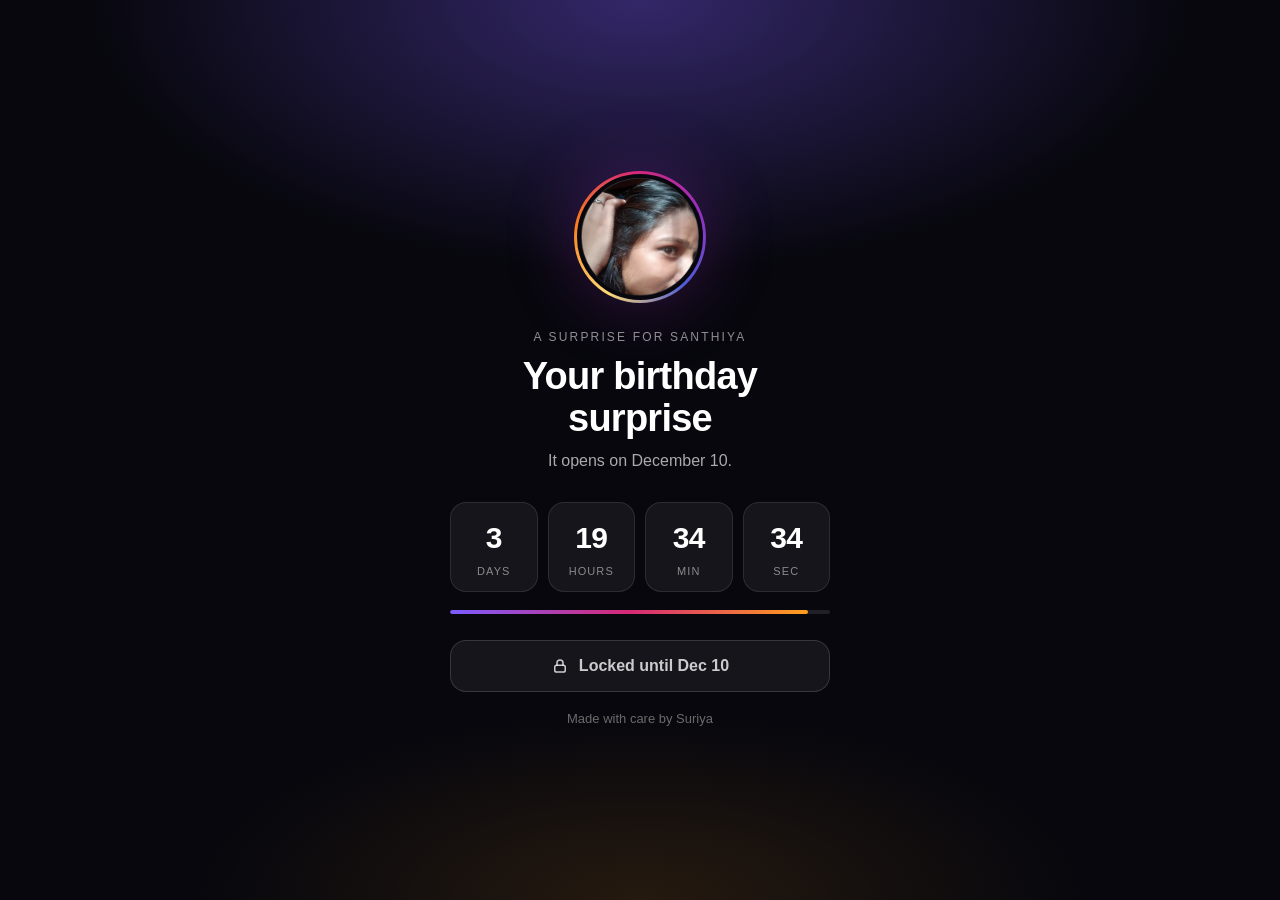
==== index.html @ 2881175f "Add files via upload" ====
<!DOCTYPE html>
<html lang="en"><head><meta charset="utf-8">
<meta name="viewport" content="width=device-width, initial-scale=1, viewport-fit=cover">
<title>Happy Birthday Santhiya</title>
<style>
:root{--bg:#fff;--ink:#000;--mut:#737373;--rcv:#efefef;--line:#dbdbdb;--grad:linear-gradient(135deg,#a23cff 0%,#5b5ff0 55%,#2f80ff 100%);--heart:#ff3040;box-sizing:border-box;padding-top:env(safe-area-inset-top,0px)}
@media (prefers-color-scheme:dark){:root:not([data-theme="light"]){--bg:#000;--ink:#fff;--mut:#a8a8a8;--rcv:#262626;--line:#363636}}
:root[data-theme="dark"]{--bg:#000;--ink:#fff;--mut:#a8a8a8;--rcv:#262626;--line:#363636}
*{box-sizing:border-box}html{scroll-padding-top:env(safe-area-inset-top,0px)}
body{margin:0;background:var(--bg);color:var(--ink);font:400 16px/1.4 -apple-system,BlinkMacSystemFont,"Segoe UI",Roboto,Helvetica,Arial,sans-serif}
.hide{display:none!important}
.gate{min-height:100vh;display:flex;flex-direction:column;justify-content:center;text-align:center;padding:24px 22px;max-width:520px;margin:0 auto}
.gate h1{font-size:26px;line-height:1.2;margin:0 0 8px}.gate p{color:var(--mut);margin:0}
.cd{display:flex;gap:8px;justify-content:center;margin:26px 0}
.cd div{background:var(--rcv);border-radius:16px;padding:12px 4px;min-width:66px}.cd b{display:block;font-size:28px}.cd span{font-size:12px;color:var(--mut)}
.bar{position:sticky;top:0;z-index:5;background:var(--bg);border-bottom:1px solid var(--line);padding:calc(10px + env(safe-area-inset-top,0px)) 14px 10px;display:flex;align-items:center;gap:12px}
.bar svg{width:24px;height:24px;stroke:var(--ink);fill:none;stroke-width:2;stroke-linecap:round;stroke-linejoin:round}
.bar .sp{flex:1}
.ring{width:38px;height:38px;border-radius:50%;padding:2px;background:linear-gradient(45deg,#feda75,#fa7e1e,#d62976,#962fbf,#4f5bd5)}
.av{width:100%;height:100%;border-radius:50%;background:var(--rcv);border:2px solid var(--bg);display:flex;align-items:center;justify-content:center;font-size:16px}
.nm{font-weight:600;line-height:1.15}.nm small{display:block;font-weight:400;font-size:12px;color:var(--mut)}
main{max-width:520px;margin:0 auto;padding:0 12px 130px}
.prof{text-align:center;padding:34px 0 10px}
.prof .ring{width:92px;height:92px;margin:0 auto 10px}.prof .av{font-size:40px}
.prof b{font-size:20px;display:block}.prof span{color:var(--mut);font-size:14px}
.sep{text-align:center;color:var(--mut);font-size:12px;margin:26px 0 2px}
.ttl{text-align:center;font-weight:600;font-size:14px;margin:0 0 10px}
.row{display:flex;align-items:flex-end;gap:7px;margin:2px 0}
.row.S{justify-content:flex-end}
.sm{width:28px;height:28px;border-radius:50%;background:var(--rcv);display:flex;align-items:center;justify-content:center;font-size:13px;flex:none;visibility:hidden}.row.last .sm{visibility:visible}
.m{position:relative;max-width:76%;padding:9px 14px;border-radius:22px;word-wrap:break-word;opacity:0;transform:translateY(10px);transition:opacity .5s,transform .5s}
.m.on{opacity:1;transform:none}
.S .m{background:var(--grad);color:#fff;border-bottom-right-radius:6px}
.N .m{background:var(--rcv);border-bottom-left-radius:6px}
.row.last .S,.S.last .m{border-bottom-right-radius:22px}
.N.last .m{border-bottom-left-radius:22px}
.m.rxw{margin-bottom:12px}
.rx{position:absolute;bottom:-12px;font-size:13px;line-height:1;background:var(--bg);border:1px solid var(--line);border-radius:12px;padding:2px 5px}
.S .rx{left:10px}.N .rx{right:10px}
.note{text-align:center;color:var(--mut);font-size:13px;margin:12px 20px 0}
.photo{margin:6px 0 6px 35px;max-width:76%}.photo img{width:100%;border-radius:22px;display:block}.photo small{color:var(--mut);font-size:12px;display:block;margin:4px 8px}
.post{margin:26px 0 0;border:1px solid var(--line);border-radius:18px;overflow:hidden}
.post h3{margin:0;padding:12px 14px;font-size:15px;border-bottom:1px solid var(--line)}
.g{display:grid;grid-template-columns:1fr 1fr}.g div{padding:14px;border-bottom:1px solid var(--line)}.g div:nth-child(odd){border-right:1px solid var(--line)}
.g b{font-size:26px;display:block;background:var(--grad);-webkit-background-clip:text;background-clip:text;color:transparent}.g small{color:var(--mut)}
.seen{text-align:right;color:var(--mut);font-size:12px;margin:4px 6px}
.comp{position:fixed;left:0;right:0;bottom:0;z-index:6;background:var(--bg);padding:10px 12px calc(10px + env(safe-area-inset-bottom,0px))}
.comp div{max-width:520px;margin:0 auto;display:flex;align-items:center;gap:10px;border:1px solid var(--line);border-radius:26px;padding:6px 8px 6px 16px;color:var(--mut)}
.comp span{flex:1}.comp button{border:0;background:none;font-size:26px;cursor:pointer;padding:4px 8px;line-height:1}
.comp button:focus-visible{outline:2px solid var(--ink);border-radius:12px}
.ph{max-width:84%;margin:8px 0 14px}.frame{position:relative;padding:4px;border-radius:26px;background:linear-gradient(45deg,#feda75,#fa7e1e,#d62976,#962fbf,#4f5bd5);box-shadow:0 8px 30px rgba(150,47,191,.35)}.frame img{display:block;width:100%;border-radius:22px;background:#fff}.ph small{display:block;color:var(--mut);font-size:12px;margin:6px 8px 0}
.big{position:absolute;left:50%;top:50%;font-size:90px;transform:translate(-50%,-50%) scale(0);opacity:0;pointer-events:none}.big.pop{animation:pop .9s ease}@keyframes pop{0%{transform:translate(-50%,-50%) scale(0);opacity:1}40%{transform:translate(-50%,-50%) scale(1.15);opacity:1}100%{transform:translate(-50%,-50%) scale(1.3);opacity:0}}
.lb{position:fixed;inset:0;z-index:20;background:rgba(0,0,0,.92);display:flex;align-items:center;justify-content:center;padding:14px}.lb img{max-width:100%;max-height:100%;border-radius:12px}
canvas{position:fixed;inset:0;width:100%;height:100%;pointer-events:none;z-index:9}
@media (prefers-reduced-motion:reduce){.m{transition:none;opacity:1;transform:none}canvas{display:none}}

.pf{background-image:var(--av);background-size:cover;background-position:center;font-size:0}
.gate{position:relative;min-height:100vh;min-height:100dvh;overflow:hidden;display:flex;align-items:center;justify-content:center;max-width:none;margin:0;padding:calc(28px + env(safe-area-inset-top,0px)) 22px calc(28px + env(safe-area-inset-bottom,0px));color:#fff;background:#07070d}
.glow{position:absolute;inset:0;background:radial-gradient(60% 42% at 50% 0%,rgba(124,92,255,.38),transparent 72%),radial-gradient(50% 30% at 50% 100%,rgba(255,159,28,.12),transparent 70%)}
.gin{position:relative;z-index:1;width:100%;max-width:380px;text-align:center}
.ring.lg{width:132px;height:132px;padding:3px;margin:0 auto 26px;background:conic-gradient(from 210deg,#feda75,#fa7e1e,#d62976,#962fbf,#4f5bd5,#feda75);box-shadow:0 0 70px rgba(150,47,191,.32)}
.ring.lg .av{border:4px solid #07070d}
.eyebrow{font-size:12px;letter-spacing:.18em;text-transform:uppercase;color:rgba(255,255,255,.55);margin-bottom:10px}
.gate h1{font-size:clamp(30px,9vw,38px);line-height:1.1;font-weight:700;letter-spacing:-.02em;margin:0 0 10px;color:#fff}
.gate .lead{color:rgba(255,255,255,.66);margin:0 0 30px;font-size:16px;min-height:22px}
.gate .cd{display:grid;grid-template-columns:repeat(4,1fr);gap:10px;margin:0 0 18px}
.gate .cd div{background:rgba(255,255,255,.06);border:1px solid rgba(255,255,255,.1);border-radius:16px;padding:14px 4px 10px;min-width:0}
.gate .cd b{display:block;font-size:30px;font-weight:600;letter-spacing:-.02em;font-variant-numeric:tabular-nums;color:#fff}
.gate .cd span{font-size:11px;letter-spacing:.1em;text-transform:uppercase;color:rgba(255,255,255,.5)}
.prog{height:4px;border-radius:4px;background:rgba(255,255,255,.1);overflow:hidden;margin:0 0 26px}
.prog i{display:block;height:100%;width:0;border-radius:4px;background:linear-gradient(90deg,#7c5cff,#d62976,#ff9f1c);transition:width 1s}
.lockb{width:100%;display:flex;align-items:center;justify-content:center;gap:10px;padding:16px;border-radius:16px;border:1px solid rgba(255,255,255,.14);background:rgba(255,255,255,.06);color:rgba(255,255,255,.78);font:600 16px -apple-system,BlinkMacSystemFont,"Segoe UI",Roboto,sans-serif;cursor:pointer}
.lockb svg{width:18px;height:18px;stroke:currentColor;fill:none;stroke-width:2;stroke-linecap:round;stroke-linejoin:round}
.lockb:focus-visible{outline:2px solid #fff;outline-offset:3px}
.lockb.shake{animation:shk .45s}@keyframes shk{20%{transform:translateX(-6px)}40%{transform:translateX(5px)}60%{transform:translateX(-3px)}80%{transform:translateX(2px)}}
.gate.ready .lockb{background:#fff;color:#0b0b14;border-color:#fff;box-shadow:0 10px 40px rgba(255,255,255,.18)}
.gate .foot{margin:18px 0 0;font-size:13px;color:rgba(255,255,255,.4)}
@media (prefers-reduced-motion:reduce){.lockb.shake{animation:none}.prog i{transition:none}}

.ch2{margin:30px 0 0;padding:24px 20px;border:1px solid var(--line);border-radius:22px;text-align:center;background:linear-gradient(180deg,rgba(124,92,255,.12),transparent)}
.ch2 .ct{font-size:12px;letter-spacing:.16em;text-transform:uppercase;color:var(--mut)}
.ch2 h3{margin:6px 0 6px;font-size:22px}.ch2 p{margin:0 0 16px;color:var(--mut)}
.ch2 button{display:block;width:100%;margin:8px 0 0;padding:14px;border-radius:14px;font:600 16px -apple-system,BlinkMacSystemFont,"Segoe UI",Roboto,sans-serif;cursor:pointer}
.ch2 .pb{border:0;color:#fff;background:linear-gradient(135deg,#a23cff,#4f6bff)}
.ch2 .sb{border:1px solid var(--line);background:none;color:var(--ink)}
.ch2 .tb{border:0;background:none;color:var(--mut);font-weight:500}
.ch2 button:focus-visible{outline:2px solid var(--ink);outline-offset:2px}
.endhint{margin:34px 6px 0;text-align:right;color:var(--mut);font-size:12px}
.typing{display:inline-flex;gap:5px;padding:13px 16px;border-radius:22px;background:var(--grad);margin-bottom:4px}.typing i{width:7px;height:7px;border-radius:50%;background:#fff;opacity:.4;animation:dt 1.2s infinite}.typing i:nth-child(2){animation-delay:.2s}.typing i:nth-child(3){animation-delay:.4s}@keyframes dt{40%{opacity:1;transform:translateY(-3px)}}
@media (prefers-reduced-motion:reduce){.typing i{animation:none;opacity:.8}}
</style></head><body>
<canvas id="c"></canvas>
<div class="gate" id="gate">
<div class="glow" aria-hidden="true"></div>
<div class="gin">
<div class="ring lg"><div class="av pf" role="img" aria-label="Santhiya"></div></div>
<div class="eyebrow">A surprise for Santhiya</div>
<h1 id="gh">Your birthday surprise</h1>
<p class="lead" id="hint">It opens on December 10.</p>
<div class="cd"><div><b id="d">0</b><span>Days</span></div><div><b id="h">0</b><span>Hours</span></div><div><b id="mi">0</b><span>Min</span></div><div><b id="s">0</b><span>Sec</span></div></div>
<div class="prog" id="progw"><i id="pr"></i></div>
<button class="lockb" id="openb"><svg viewBox="0 0 24 24" aria-hidden="true"><rect x="5" y="11" width="14" height="9" rx="2.5"/><path d="M8 11V8a4 4 0 018 0v3"/></svg><span id="olab">Locked until Dec 10</span></button>
<p class="foot" id="sub">Made with care by Suriya</p>
</div>
</div>

<div id="site" class="hide">
<div class="bar">
<svg viewBox="0 0 24 24" aria-hidden="true"><path d="M15 5l-7 7 7 7"/></svg>
<div class="ring" style="width:36px;height:36px"><div class="av pf"></div></div>
<div class="nm">Santhiya ✨<small>Active now</small></div>
<div class="sp"></div>
<svg viewBox="0 0 24 24" aria-hidden="true"><path d="M5 4h4l2 5-2.5 1.5a11 11 0 005 5L15 13l5 2v4a2 2 0 01-2 2A15 15 0 013 6a2 2 0 012-2z"/></svg>
<svg viewBox="0 0 24 24" aria-hidden="true"><rect x="3" y="6" width="13" height="12" rx="3"/><path d="M16 10l5-3v10l-5-3"/></svg>
</div>
<main>
<div class="prof"><div class="ring"><div class="av pf"></div></div><b>Santhiya</b><span>santhiya.3010 · Instagram</span></div>
<div id="story"></div>
<div class="post"><h3>Us, in numbers</h3><div class="g">
<div><b>37,239</b><small>messages</small></div><div><b>82</b><small>days in a row</small></div>
<div><b>289</b><small>times I asked "saptiya?"</small></div><div><b>3,036</b><small>"sari"s from you</small></div>
<div><b>~600</b><small>times we said "eruma"</small></div><div><b>95%</b><small>replies in a minute</small></div>
</div></div>
<div class="endhint" id="endhint"><span class="typing"><i></i><i></i><i></i></span><div>Suriya is typing…</div></div>
<div id="letter"></div>
<div class="seen hide" id="seen">Seen ✨</div>
<div class="ch2 hide" id="ch2"></div>
</main>
<div class="comp"><div><span>Message Santhiya...</span><button id="send" aria-label="Send a surprise">🎉</button></div></div>
</div>

<script>
(function(){
var DATA=[["Nov 1, 2025", "Where it started", [["S", "Drawings super ah iruku"], ["N", "Thanks..."]]], ["Dec 10, 2025", "Your birthday, last year", [["S", "Many more happy returns of the day"], ["N", "Thank you ✨"]]], ["Feb 28, 2026", "How it really started", [["N", "Nee yar kita um epoum pesa matiya"], ["S", "Haan athu pesi palakam ila"], ["N", "Nee pesuna tha Yara irunthalum pesuvanga"], ["S", "Yarum pesaliya atha nanum pesala"], ["N", "Epoum silent ah iruka"], ["S", "Konjom koocham...😅"]], 0, "She told me I never talk to anyone and I am always silent. Then came 37,239 messages."], ["Mar 2, 2026", "My birthday, and you remembered", [["N", "Happiest b'day❤️💫", "❤️"], ["S", "Thank you so much ✨🥰", "❤️"], ["N", "Choclate vangitu vara maraka sariya 😅🤣"], ["N", "Enna nethu fulla ore birthday celebration tha pola 😅"], ["N", "Jolly ah irunthucha"], ["S", "Haan jolly thaan🤭☺️😂"]]], ["Mar 5, 2026", "A heavy day: the marks", [["N", "Kastama iruku"], ["N", "Mark ah nenacha oru mathari iruku"], ["S", "Athela nenachi feel panitu irkatha mark vachi onum pana mudiyathu knowledge tha mukiyam"], ["S", "Inum polambunamnalum evlo venalum polambu☺️✨🤭"], ["S", "Namma yarnu namaku ternja pothum yarkum prove panavendiya avasiyamila"], ["N", "Sari vidu ini feel pana la😅", "❤️"]]], ["Mar 6, 2026", "Women's Day", [["S", "Advance happy women's day 🌝✨😂"], ["N", "Engaluku women's day celebration Iruku"]]], ["Mar 10, 2026", "The artist who says she is not", [["N", "Na summa tha draw panuva"], ["S", "Every artist started with the unfair drawings ✨😁"], ["N", "Avlova perfect ah la draw pana matan😅"]]], ["Mar 13, 2026", "The girl who only wishes on birthdays", [["N", "Birthday ku wish pana.. Diwali ku wish pana avlotha 😅"]], 0, "She said she only wishes people on birthdays and Diwali. Then she sent me 16,900 messages."], ["Mar 21, 2026", "The promise", [["S", "I will listen to your problems...😁😅 Whatever you polambifys😂 i will be there for you and care you ... Also make you to feel the comfort and safe"], ["N", "Ipoum comfort ah safe ah tha feel pandra 😅"], ["N", "Epoum ella situation la um na unkuda irupan 😅"]]], ["Mar 21, 2026", "We promised not to forget", [["N", "Nejama maraka matan", "❤️"], ["N", "Maraka matan 😅"], ["S", "Na marka mata", "❤️"], ["N", "Nee marakama irutha sari tha😅"], ["S", "Mhmm🤗🥰"]]], ["Mar 2026", "You comforted me too", [["N", "Nee edthum worry panikatha"], ["N", "Sari agidum vidu"], ["N", "Adtha la edthum agathu.. Nee edthum feel panitu irukatha"], ["N", "Nee edthum feel panatha. Sari vidu pathukalam"], ["N", "Oru nalla friend ah irupan 😅"], ["S", "Mhmm pathukren"]]], ["Mar 28, 2026", "Our longest day", [], 0, "753 messages in one day. One conversation that never stopped: 720 messages over 6 hours and 41 minutes."], ["Apr 5, 2026", "When college ends", [["S", "Mhmm athukapram maranthuduva la...🙃"], ["S", "Clg mudinja romba miss panuven eruma unaiya🤧😐"], ["N", "Nejamava 😅"], ["S", "Ila chumma poi sonan 😒"]]], ["Apr 6, 2026", "Her perfect man", [["S", "In your point of view describe the perfect man 👀😂"], ["N", "Entha bad habit um Iruka kudathu.. Aprm nalla care pani pathukanum ponungala.. 🤣🤣", "❤️"]]], ["Apr 13 to 21, 2026", "My precious gift from you", [["S", "Enaku eyes na pidikum👀😂 apro antha reels la pathathum un nyabagam vanchi ne alaga draw panuvanu 😜😁"], ["N", "Enaku avlo perfect ah varathu 😂.. Try pandran"], ["N", "__ART__", "❤️"], ["S", "But thanks azhaga irku...💫"], ["S", "Nijama azhaga irunchi eruma drawing 💫☺️🥰"]], 0], ["Apr 14, 2026", "Just so you know", [["S", "Im here always for you 🤍💫😁"]]], ["Apr 17, 2026", "A heavy day: when it did not go well", [["N", "Fail anathutha oru mathari iruku"], ["S", "Hey yena ithuku la feel paniktu 🙄 loosu"], ["S", "Ivnga podra mark la nenachi worry panikatha"]]], ["Apr 20, 2026", "A heavy morning for you", [["N", "Oru mathri feel aachu"], ["N", "Taniya Iruka mathri iruthuchi"], ["S", "Yan ena kastam unaku"], ["N", "Enaku oru mathari kastam iruthuchi. Enna nu theriyala"], ["S", "Apdila nenaikatha"], ["S", "Naa irkan la...", "❤️"]]], ["Apr 23, 2026", "The message that changed everything", [["S", "Athaan sonan miss panirpan... Unaiya"], ["N", "Han 😅"], ["S", "Msg panama vitruntha pesamale irnthirpom la..."], ["S", "Atha thonuchi kekama irnthirnthaka ena agirkumo nu😅"], ["N", "Pesi iruka matan"], ["N", "Nanum tha 😅", "❤️"]]], ["Apr 23, 2026", "The signal war", [["N", "Signal illa"], ["S", "Naa tha already solita la tower ku keela poi ukanjikuh nu🌝😜😂"]]], ["Apr 26, 2026", "If I had gone somewhere else", [["S", "Hmm cs pona urupada mudiyathu nenachi inga vanthan🌚🤣"], ["N", "Adthuku nee cs ah eduthu irukalam"], ["S", "But anga poirunthaaka unaiya miss panirpan la...😅😂"], ["N", "Yen ipdi soldra 🤣"]]], ["Apr 29, 2026", "Good morning", [["S", "Hello miss erumai 😸🤭"]]], ["May 28, 2026", "Guess my favourites", [["N", "Unoda best friend nu patah vel murugan tha 😅"], ["S", "Crt uh tha Thayir saatham 🤣"], ["N", "Unoda favourite food na sambar rice tha 🤣"], ["S", "Peh"], ["N", "Sariya theriyala 😂"]]], ["Jun 11, 2026", "A promise nobody asked for", [["S", "Haan don't worry i will never stop irritating 🌝🤭😅"]]], ["Jul 1, 2026", "When you were scared", [["N", "Bayama iruku"], ["S", "I will pray don't worry"]]], ["Jul 5, 2026", "Beauty", [["N", "Avlo periya Azhagu la illa nanu 😂"], ["S", "Know something...Beauty not comes from face its through from heart 🤍😌🤞", "❤️"]]], ["Jul 19, 2026", "A treat you owe me", [["S", "Chuma tha Ketan"], ["S", "Ne sonathe pothum"], ["N", "Kandipa"], ["N", "Na work poitu vangi tharen", "❤️"]]], ["Jul 19, 2026", "The question I asked", [["S", "Engada irntha ivlo varsham😅🤭🤣", "❤️"]]], ["Aug 2 and 6, 2026", "Friendship Day", [["S", "Hai"], ["N", "Na oorula iruken aprm msg pana va"], ["S", "Annaiku friendship day wish panalamnu kooptan teryuma but neenu velila irkan apram pesran solita"]]], ["Sep 26, 2026", "The ice cream day", [["S", "Nijama neenu anaiku ice cream ooti vitila apo avlo happy ah irunchi teryuma...", "❤️"], ["S", "I don't know how to express but i felt very much happy that memory won't fade out from my entire life..."]]], ["Sep 27, 2026", "I understand you", [["S", "I have learnt your language so don't worry"], ["S", "Elam puriyuthu onum edit pana vendam"]]], ["Oct 3, 2026", "A heavy morning", [["N", "Enna nu theriyala oru mathari iruku"], ["N", "E aku vela kedaikum nu oru confident ah varala"], ["S", "Ela kedaikum ne loosu mari ethachum yoschitu irkatha"], ["S", "Ethum feel panatha ena kastam naalum solu im always here with you 🤍"]]], ["Oct 3, 2026", "The evening you chose me to talk to", [["N", "Vera yar kita pesurathu nu theriyala"], ["N", "Unkita matum tha konjam free ah pesuren", "❤️"], ["S", "Haan ena irnthaalum solu"], ["S", "Im always here for you 🥰"]]], ["Oct 3, 2026", "Why we talk so freely", [["S", "So ne ipde ethachum loosu mari feel paniktu irkama ipo irka time la jolly ah iru"], ["N", "Na unkita matum tha free ah pesuren yen nu enake theriyala", "❤️"]]], ["Oct 3, 2026, 10:54 PM", "The night you said it", [["N", "Idthu enaku unaku send pananum nu thonuchi..\nYen na nee enoda ellam time la un irka\nNee tha enoda unmaiyana friend\nNa clg la unkita pesunathu illa ana nee tha ipo enku avlo support ah Iruka ..\nNejama na unna epoum karka maten\nYour my closest friend ❤️", "🥰"], ["N", "Enaku kedacha friend na adthu nee matum tha clg life la", "❤️"], ["S", "Nanum nijama tha solran"], ["N", "Hey eruma na Suma la solla la. Promise ah soldra"], ["N", "Unmayana friend ah Iruka"], ["S", "Ne solita enak ipdi la para para va sola teryathu... So same to you...🤍🌝😅"], ["S", "Means a lot for me🥰🤧"], ["N", "En life la ipdi oru friend ah enaku yarum illa ipo nee tha iruka"], ["N", "School days la kuda na avlova boys kita la pesunathu illa\nEnaku yarum boys la friend illa ipo clg la kuda yaru kita um pesala vel murugan kita matum tha pesuven"]]], ["Oct 3, 2026", "Same night, one more thing", [["S", "Unakandi birthday ku oru website panan😅"], ["S", "Athu un birthday anaiku tha open aagum"], ["N", "Edtho enaku panala adthuve enaku happy ah iruku 😅"]]]];
var LETTER=["Santhiya,", "A year ago I wrote \"Drawings super ah iruku\" under your story, and you replied \"Thanks...\" with those three dots. I had no idea that was the start of 37,239 messages.", "You told me you are not an artist, and then you drew me this: the eyes, the leaves, the mandalas and the butterfly in the middle. It is the most precious gift I have, and I will keep it forever.", "You said I am the friend you found in college, and that you mean it, promise. I am not good at saying things in a flow, so I will say it the only way I can: same to you. It means a lot to me.", "On the days that felt heavy, you told me you could talk freely only with me. I hope I made those days a little lighter. Whatever you carry, tell me. I am staying.", "And when it was my turn to feel heavy, you said \"Nee edthum feel panatha, sari agidum.\" You said it so simply, and it helped more than you know. You were my comfort too.", "Thank you for every \"sari sari\", every laugh at my terrible reels, and for being the person I want to tell things to first. I am always here for you. That is not going to change.", "Many more happy returns of the day. Good night, sweet dreams. 🌙✨", "Suriya"];
var ADV='adventure/'; /* CHANGE THIS: folder or full link of the adventure website */
var ART='[data-uri]';
var T=new Date('2026-12-10T00:00:00+05:30');
var G=document.getElementById('gate'),S=document.getElementById('site');
var d=document.getElementById('d'),h=document.getElementById('h'),mi=document.getElementById('mi'),sec=document.getElementById('s');
var shown=false;var pr=document.getElementById('pr'),START=new Date('2026-10-06T00:00:00+05:30');document.documentElement.style.setProperty('--av','url("'+'[data-uri]'+'")');
function tick(){
 if(/open/.test(location.search+location.hash)){show();return}
 var s=Math.floor((T-Date.now())/1000);
 if(s<=0){ready();return}
 d.textContent=Math.floor(s/86400);h.textContent=Math.floor(s%86400/3600);mi.textContent=Math.floor(s%3600/60);sec.textContent=s%60;
 pr.style.width=Math.min(100,Math.max(0,(Date.now()-START)/(T-START)*100))+'%';
 setTimeout(tick,1000);
}
function ready(){
 G.classList.add('ready');
 document.getElementById('gh').textContent='Happy Birthday, Santhiya';
 document.getElementById('hint').textContent='Your surprise is ready.';
 document.querySelector('.cd').classList.add('hide');document.getElementById('progw').classList.add('hide');
 document.getElementById('olab').textContent='Open your surprise';
 document.getElementById('sub').textContent='Made with care by Suriya';
}
function advUrl(){try{return new URL(ADV,location.href).href}catch(e){return ADV}}
function isPhone(){return /Android|iPhone|iPod|Mobi/i.test(navigator.userAgent)||(matchMedia('(pointer:coarse)').matches&&innerWidth<900)}
function showCh2(){
 var c=document.getElementById('ch2'),u=advUrl(),o;
 if(isPhone()){
  o='<div class="ct">Chapter 2</div><h3>Your adventure is ready</h3><p>It is made for a laptop or desktop, so open it there for the best experience.</p><button class="pb" id="wa">Send the link to my laptop</button><button class="sb" id="cp">Copy link</button><button class="tb" id="any">Open it here anyway</button>';
 }else{
  o='<div class="ct">Chapter 2</div><h3>Your adventure begins now</h3><p>You are on the right screen for it. Ready?</p><button class="pb" id="go2">Start your adventure</button>';
 }
 c.innerHTML=o;c.classList.remove('hide');
 var q=function(i){return document.getElementById(i)};
 if(q('go2'))q('go2').onclick=function(){location.href=u};
 if(q('any'))q('any').onclick=function(){location.href=u};
 if(q('wa'))q('wa').onclick=function(){
  var msg='My birthday adventure, to open on my laptop: '+u;
  if(navigator.share){navigator.share({title:'My birthday adventure',text:msg}).catch(function(){})}
  else location.href='https://wa.me/?text='+encodeURIComponent(msg);
 };
 if(q('cp'))q('cp').onclick=function(){
  var b=this;function ok(){b.textContent='Copied'}
  if(navigator.clipboard&&navigator.clipboard.writeText){navigator.clipboard.writeText(u).then(ok,function(){prompt('Copy this link',u)})}else prompt('Copy this link',u);
 };
 c.scrollIntoView({behavior:'smooth',block:'center'});
}
function show(){if(shown)return;shown=true;G.classList.add('hide');S.classList.remove('hide');build();hearts()}
function esc(t){return t.replace(/&/g,'&amp;').replace(/</g,'&lt;')}
function row(w,t,r,last){
 if(t==='__ART__'){return ART?'<div class="row N last"><div class="sm pf"></div><div class="ph"><div class="frame"><img src="'+ART+'" alt="Drawing by Santhiya"><span class="big">🌟</span></div><small>Santhiya sent a photo. Double-tap to like it.</small></div></div>':''}
 return '<div class="row '+w+(last?' last':'')+'">'+(w==='N'?'<div class="sm pf"></div>':'')+'<div class="'+w+(last?' last':'')+'" style="display:contents"><div class="m'+(r?' rxw':'')+'">'+esc(t).replace(/\n/g,'<br>')+(r?'<span class="rx">'+r+'</span>':'')+'</div></div></div>';
}
function build(){
 var o='';
 DATA.forEach(function(sc){
  o+='<div class="sep">'+sc[0]+'</div><div class="ttl">'+sc[1]+'</div>';
  var ms=sc[2];
  ms.forEach(function(m,i){o+=row(m[0],m[1],m[2],!ms[i+1]||ms[i+1][0]!==m[0])});
  
  if(sc[4])o+='<div class="note">'+esc(sc[4])+'</div>';
 });
 document.getElementById('story').innerHTML=o;
 var io=new IntersectionObserver(function(es){es.forEach(function(e){if(e.isIntersecting){e.target.classList.add('on');io.unobserve(e.target)}})},{threshold:.5});
 document.querySelectorAll('#story .m').forEach(function(el){io.observe(el)});
}
var opened=false,started=false;
function openLetter(){
 if(opened)return;opened=true;
 document.getElementById('endhint').classList.add('hide');
 var L=document.getElementById('letter'),o='<div class="sep">Now</div>';
 LETTER.forEach(function(p){o+='<div class="row S last"><div class="m">'+esc(p)+'</div></div>'});
 L.innerHTML=o;
 var els=L.querySelectorAll('.m');
 els.forEach(function(el,i){setTimeout(function(){el.classList.add('on');if(i===els.length-1){document.getElementById('seen').classList.remove('hide');setTimeout(showCh2,900);el.scrollIntoView({behavior:'smooth',block:'center'})}else{el.scrollIntoView({behavior:'smooth',block:'nearest'})}},700*(i+1))});
}
document.getElementById('send').addEventListener('click',function(){hearts();openLetter()});
new IntersectionObserver(function(es,ob){es.forEach(function(e){if(e.isIntersecting&&!started){started=true;ob.disconnect();setTimeout(function(){hearts();openLetter()},2200)}})},{threshold:.9}).observe(document.getElementById('endhint'));

var cv=document.getElementById('c'),x=cv.getContext('2d'),P=[],run=false;
function fit(){cv.width=innerWidth;cv.height=innerHeight}fit();addEventListener('resize',fit);
function hearts(){
 var EM=['🎉','✨','🎈','🌟','🦋','🎂','🎊','✨'];
 for(var i=0;i<36;i++)P.push({e:EM[i%EM.length],x:innerWidth*(.1+Math.random()*.8),y:innerHeight+20,vy:-(2+Math.random()*3.5),vx:(Math.random()-.5)*1.2,s:18+Math.random()*26,l:260+Math.random()*80,t:Math.random()*6});
 if(!run){run=true;frame()}
}
function frame(){
 x.clearRect(0,0,cv.width,cv.height);P=P.filter(function(p){return p.l>0});
 P.forEach(function(p){p.x+=p.vx+Math.sin(p.t+=.04)*.5;p.y+=p.vy;p.l--;x.globalAlpha=Math.min(1,p.l/60);x.font=p.s+'px serif';x.fillText(p.e,p.x,p.y)});
 if(P.length)requestAnimationFrame(frame);else run=false;
}
var lt=0,lbt=null;
document.addEventListener('click',function(e){
 var f=e.target.closest&&e.target.closest('.frame');
 if(!f)return;
 var now=Date.now();
 if(now-lt<320){clearTimeout(lbt);var b=f.querySelector('.big');b.classList.remove('pop');void b.offsetWidth;b.classList.add('pop');hearts();lt=0;return}
 lt=now;
 lbt=setTimeout(function(){var o=document.createElement('div');o.className='lb';o.innerHTML='<img src="'+ART+'" alt="Drawing by Santhiya">';o.onclick=function(){o.remove()};document.body.appendChild(o)},330);
});
var taps=0;document.querySelector('.gate h1').addEventListener('click',function(){if(++taps>=5)show()});

var lines=['Not yet. Patience 😌','It opens on December 10','Not a day early, eruma 😜','Almost there. Almost.','Good things take time, sari? ✨'],li=0,ob=document.getElementById('openb'),hint=document.getElementById('hint');
ob.addEventListener('click',function(){
 if(G.classList.contains('ready')){show();return}
 ob.classList.remove('shake');void ob.offsetWidth;ob.classList.add('shake');
 hint.textContent=lines[li++%lines.length];
});
tick();
})();
</script>
</body></html>
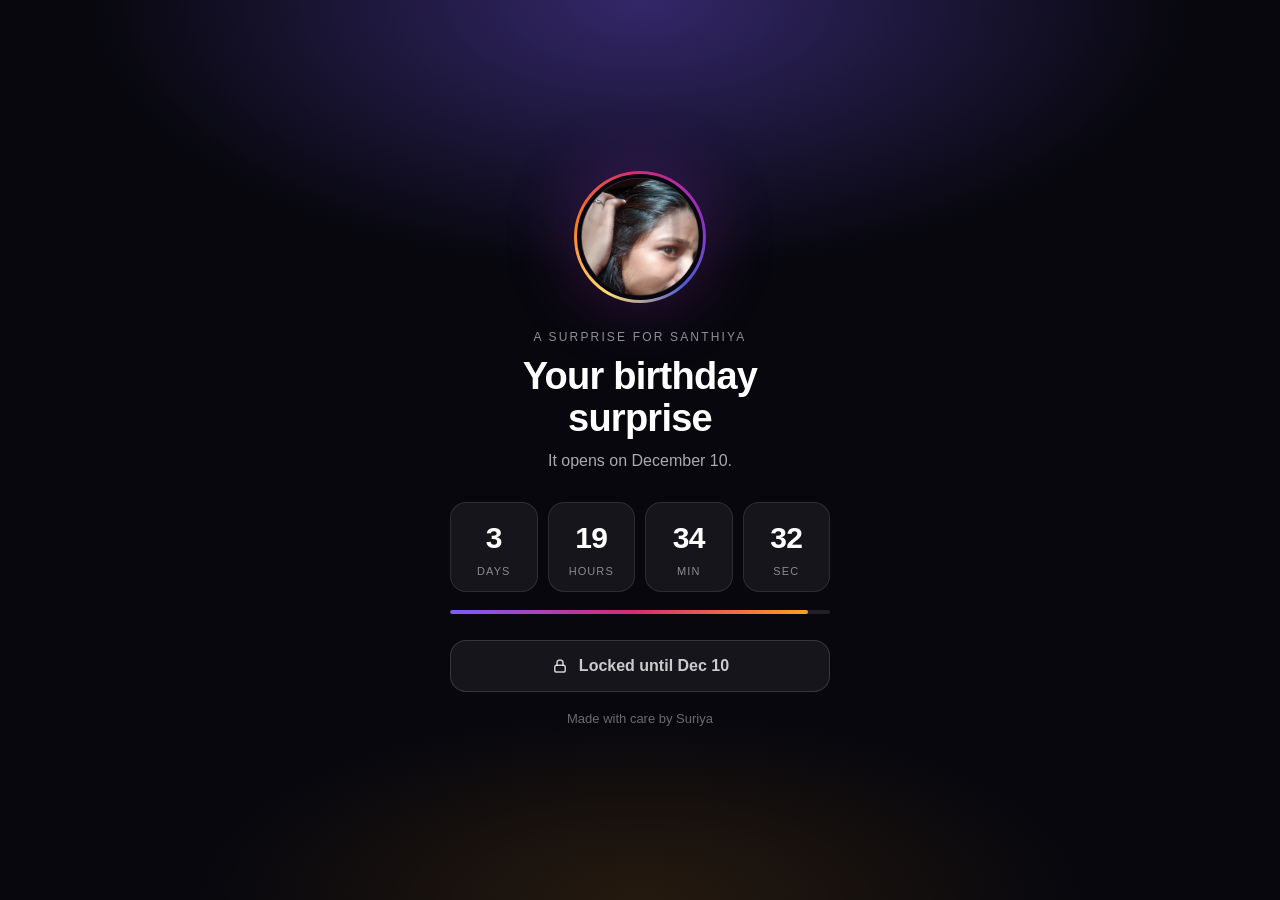
==== commit 14ef685f: "Add files via upload" ====
--- a/index.html
+++ b/index.html
@@ -88,6 +88,21 @@
 .endhint{margin:34px 6px 0;text-align:right;color:var(--mut);font-size:12px}
 .typing{display:inline-flex;gap:5px;padding:13px 16px;border-radius:22px;background:var(--grad);margin-bottom:4px}.typing i{width:7px;height:7px;border-radius:50%;background:#fff;opacity:.4;animation:dt 1.2s infinite}.typing i:nth-child(2){animation-delay:.2s}.typing i:nth-child(3){animation-delay:.4s}@keyframes dt{40%{opacity:1;transform:translateY(-3px)}}
 @media (prefers-reduced-motion:reduce){.typing i{animation:none;opacity:.8}}
+
+.reelc{padding:0!important;background:none!important;max-width:62%!important}
+.reel-link{display:block;border-radius:18px;color:inherit;text-decoration:none}
+.reel-link:focus-visible{outline:2px solid #fff;outline-offset:3px}
+.reel{position:relative;width:210px;min-height:260px;border-radius:18px;overflow:hidden;color:#fff;display:flex;flex-direction:column;justify-content:space-between;padding:12px;background:linear-gradient(160deg,#1a1040 0%,#5b2a86 55%,#d6336c 120%)}
+.rtop{font-size:11px;letter-spacing:.06em;text-transform:uppercase;opacity:.85}
+.rplay{align-self:center;width:54px;height:54px;border-radius:50%;background:rgba(255,255,255,.2);display:flex;align-items:center;justify-content:center;font-size:22px;backdrop-filter:blur(4px)}
+.rcap{font-size:13px;line-height:1.35;text-shadow:0 1px 8px rgba(0,0,0,.5)}
+.vc{min-width:230px}
+.vn{display:flex;align-items:center;gap:10px}
+.vp{flex:none;width:36px;height:36px;border-radius:50%;border:0;background:#fff;color:#4f4fe8;font-size:14px;cursor:pointer}
+.vp:focus-visible{outline:2px solid #fff;outline-offset:2px}
+.wf{display:flex;align-items:center;gap:2px;height:28px;flex:1}
+.wf i{display:block;width:3px;border-radius:2px;background:rgba(255,255,255,.45)}.wf i.on{background:#fff}
+.vt{font-size:12px;opacity:.9;min-width:44px;text-align:right}
 </style></head><body>
 <canvas id="c"></canvas>
 <div class="gate" id="gate">
@@ -131,9 +146,11 @@
 
 <script>
 (function(){
-var DATA=[["Nov 1, 2025", "Where it started", [["S", "Drawings super ah iruku"], ["N", "Thanks..."]]], ["Dec 10, 2025", "Your birthday, last year", [["S", "Many more happy returns of the day"], ["N", "Thank you ✨"]]], ["Feb 28, 2026", "How it really started", [["N", "Nee yar kita um epoum pesa matiya"], ["S", "Haan athu pesi palakam ila"], ["N", "Nee pesuna tha Yara irunthalum pesuvanga"], ["S", "Yarum pesaliya atha nanum pesala"], ["N", "Epoum silent ah iruka"], ["S", "Konjom koocham...😅"]], 0, "She told me I never talk to anyone and I am always silent. Then came 37,239 messages."], ["Mar 2, 2026", "My birthday, and you remembered", [["N", "Happiest b'day❤️💫", "❤️"], ["S", "Thank you so much ✨🥰", "❤️"], ["N", "Choclate vangitu vara maraka sariya 😅🤣"], ["N", "Enna nethu fulla ore birthday celebration tha pola 😅"], ["N", "Jolly ah irunthucha"], ["S", "Haan jolly thaan🤭☺️😂"]]], ["Mar 5, 2026", "A heavy day: the marks", [["N", "Kastama iruku"], ["N", "Mark ah nenacha oru mathari iruku"], ["S", "Athela nenachi feel panitu irkatha mark vachi onum pana mudiyathu knowledge tha mukiyam"], ["S", "Inum polambunamnalum evlo venalum polambu☺️✨🤭"], ["S", "Namma yarnu namaku ternja pothum yarkum prove panavendiya avasiyamila"], ["N", "Sari vidu ini feel pana la😅", "❤️"]]], ["Mar 6, 2026", "Women's Day", [["S", "Advance happy women's day 🌝✨😂"], ["N", "Engaluku women's day celebration Iruku"]]], ["Mar 10, 2026", "The artist who says she is not", [["N", "Na summa tha draw panuva"], ["S", "Every artist started with the unfair drawings ✨😁"], ["N", "Avlova perfect ah la draw pana matan😅"]]], ["Mar 13, 2026", "The girl who only wishes on birthdays", [["N", "Birthday ku wish pana.. Diwali ku wish pana avlotha 😅"]], 0, "She said she only wishes people on birthdays and Diwali. Then she sent me 16,900 messages."], ["Mar 21, 2026", "The promise", [["S", "I will listen to your problems...😁😅 Whatever you polambifys😂 i will be there for you and care you ... Also make you to feel the comfort and safe"], ["N", "Ipoum comfort ah safe ah tha feel pandra 😅"], ["N", "Epoum ella situation la um na unkuda irupan 😅"]]], ["Mar 21, 2026", "We promised not to forget", [["N", "Nejama maraka matan", "❤️"], ["N", "Maraka matan 😅"], ["S", "Na marka mata", "❤️"], ["N", "Nee marakama irutha sari tha😅"], ["S", "Mhmm🤗🥰"]]], ["Mar 2026", "You comforted me too", [["N", "Nee edthum worry panikatha"], ["N", "Sari agidum vidu"], ["N", "Adtha la edthum agathu.. Nee edthum feel panitu irukatha"], ["N", "Nee edthum feel panatha. Sari vidu pathukalam"], ["N", "Oru nalla friend ah irupan 😅"], ["S", "Mhmm pathukren"]]], ["Mar 28, 2026", "Our longest day", [], 0, "753 messages in one day. One conversation that never stopped: 720 messages over 6 hours and 41 minutes."], ["Apr 5, 2026", "When college ends", [["S", "Mhmm athukapram maranthuduva la...🙃"], ["S", "Clg mudinja romba miss panuven eruma unaiya🤧😐"], ["N", "Nejamava 😅"], ["S", "Ila chumma poi sonan 😒"]]], ["Apr 6, 2026", "Her perfect man", [["S", "In your point of view describe the perfect man 👀😂"], ["N", "Entha bad habit um Iruka kudathu.. Aprm nalla care pani pathukanum ponungala.. 🤣🤣", "❤️"]]], ["Apr 13 to 21, 2026", "My precious gift from you", [["S", "Enaku eyes na pidikum👀😂 apro antha reels la pathathum un nyabagam vanchi ne alaga draw panuvanu 😜😁"], ["N", "Enaku avlo perfect ah varathu 😂.. Try pandran"], ["N", "__ART__", "❤️"], ["S", "But thanks azhaga irku...💫"], ["S", "Nijama azhaga irunchi eruma drawing 💫☺️🥰"]], 0], ["Apr 14, 2026", "Just so you know", [["S", "Im here always for you 🤍💫😁"]]], ["Apr 17, 2026", "A heavy day: when it did not go well", [["N", "Fail anathutha oru mathari iruku"], ["S", "Hey yena ithuku la feel paniktu 🙄 loosu"], ["S", "Ivnga podra mark la nenachi worry panikatha"]]], ["Apr 20, 2026", "A heavy morning for you", [["N", "Oru mathri feel aachu"], ["N", "Taniya Iruka mathri iruthuchi"], ["S", "Yan ena kastam unaku"], ["N", "Enaku oru mathari kastam iruthuchi. Enna nu theriyala"], ["S", "Apdila nenaikatha"], ["S", "Naa irkan la...", "❤️"]]], ["Apr 23, 2026", "The message that changed everything", [["S", "Athaan sonan miss panirpan... Unaiya"], ["N", "Han 😅"], ["S", "Msg panama vitruntha pesamale irnthirpom la..."], ["S", "Atha thonuchi kekama irnthirnthaka ena agirkumo nu😅"], ["N", "Pesi iruka matan"], ["N", "Nanum tha 😅", "❤️"]]], ["Apr 23, 2026", "The signal war", [["N", "Signal illa"], ["S", "Naa tha already solita la tower ku keela poi ukanjikuh nu🌝😜😂"]]], ["Apr 26, 2026", "If I had gone somewhere else", [["S", "Hmm cs pona urupada mudiyathu nenachi inga vanthan🌚🤣"], ["N", "Adthuku nee cs ah eduthu irukalam"], ["S", "But anga poirunthaaka unaiya miss panirpan la...😅😂"], ["N", "Yen ipdi soldra 🤣"]]], ["Apr 29, 2026", "Good morning", [["S", "Hello miss erumai 😸🤭"]]], ["May 28, 2026", "Guess my favourites", [["N", "Unoda best friend nu patah vel murugan tha 😅"], ["S", "Crt uh tha Thayir saatham 🤣"], ["N", "Unoda favourite food na sambar rice tha 🤣"], ["S", "Peh"], ["N", "Sariya theriyala 😂"]]], ["Jun 11, 2026", "A promise nobody asked for", [["S", "Haan don't worry i will never stop irritating 🌝🤭😅"]]], ["Jul 1, 2026", "When you were scared", [["N", "Bayama iruku"], ["S", "I will pray don't worry"]]], ["Jul 5, 2026", "Beauty", [["N", "Avlo periya Azhagu la illa nanu 😂"], ["S", "Know something...Beauty not comes from face its through from heart 🤍😌🤞", "❤️"]]], ["Jul 19, 2026", "A treat you owe me", [["S", "Chuma tha Ketan"], ["S", "Ne sonathe pothum"], ["N", "Kandipa"], ["N", "Na work poitu vangi tharen", "❤️"]]], ["Jul 19, 2026", "The question I asked", [["S", "Engada irntha ivlo varsham😅🤭🤣", "❤️"]]], ["Aug 2 and 6, 2026", "Friendship Day", [["S", "Hai"], ["N", "Na oorula iruken aprm msg pana va"], ["S", "Annaiku friendship day wish panalamnu kooptan teryuma but neenu velila irkan apram pesran solita"]]], ["Sep 26, 2026", "The ice cream day", [["S", "Nijama neenu anaiku ice cream ooti vitila apo avlo happy ah irunchi teryuma...", "❤️"], ["S", "I don't know how to express but i felt very much happy that memory won't fade out from my entire life..."]]], ["Sep 27, 2026", "I understand you", [["S", "I have learnt your language so don't worry"], ["S", "Elam puriyuthu onum edit pana vendam"]]], ["Oct 3, 2026", "A heavy morning", [["N", "Enna nu theriyala oru mathari iruku"], ["N", "E aku vela kedaikum nu oru confident ah varala"], ["S", "Ela kedaikum ne loosu mari ethachum yoschitu irkatha"], ["S", "Ethum feel panatha ena kastam naalum solu im always here with you 🤍"]]], ["Oct 3, 2026", "The evening you chose me to talk to", [["N", "Vera yar kita pesurathu nu theriyala"], ["N", "Unkita matum tha konjam free ah pesuren", "❤️"], ["S", "Haan ena irnthaalum solu"], ["S", "Im always here for you 🥰"]]], ["Oct 3, 2026", "Why we talk so freely", [["S", "So ne ipde ethachum loosu mari feel paniktu irkama ipo irka time la jolly ah iru"], ["N", "Na unkita matum tha free ah pesuren yen nu enake theriyala", "❤️"]]], ["Oct 3, 2026, 10:54 PM", "The night you said it", [["N", "Idthu enaku unaku send pananum nu thonuchi..\nYen na nee enoda ellam time la un irka\nNee tha enoda unmaiyana friend\nNa clg la unkita pesunathu illa ana nee tha ipo enku avlo support ah Iruka ..\nNejama na unna epoum karka maten\nYour my closest friend ❤️", "🥰"], ["N", "Enaku kedacha friend na adthu nee matum tha clg life la", "❤️"], ["S", "Nanum nijama tha solran"], ["N", "Hey eruma na Suma la solla la. Promise ah soldra"], ["N", "Unmayana friend ah Iruka"], ["S", "Ne solita enak ipdi la para para va sola teryathu... So same to you...🤍🌝😅"], ["S", "Means a lot for me🥰🤧"], ["N", "En life la ipdi oru friend ah enaku yarum illa ipo nee tha iruka"], ["N", "School days la kuda na avlova boys kita la pesunathu illa\nEnaku yarum boys la friend illa ipo clg la kuda yaru kita um pesala vel murugan kita matum tha pesuven"]]], ["Oct 3, 2026", "Same night, one more thing", [["S", "Unakandi birthday ku oru website panan😅"], ["S", "Athu un birthday anaiku tha open aagum"], ["N", "Edtho enaku panala adthuve enaku happy ah iruku 😅"]]]];
+var DATA=[["Nov 1, 2025", "Where it started", [["S", "Drawings super ah iruku"], ["N", "Thanks..."]]], ["Dec 10, 2025", "Your birthday, last year", [["S", "Many more happy returns of the day"], ["N", "Thank you ✨"]]], ["Feb 28, 2026", "How it really started", [["N", "Nee yar kita um epoum pesa matiya"], ["S", "Haan athu pesi palakam ila"], ["N", "Nee pesuna tha Yara irunthalum pesuvanga"], ["S", "Yarum pesaliya atha nanum pesala"], ["N", "Epoum silent ah iruka"], ["S", "Konjom koocham...😅"]], 0, "She told me I never talk to anyone and I am always silent. Then came 37,239 messages."], ["Mar 2, 2026", "My birthday, and you remembered", [["N", "Happiest b'day❤️💫", "❤️"], ["S", "Thank you so much ✨🥰", "❤️"], ["N", "Choclate vangitu vara maraka sariya 😅🤣"], ["N", "Enna nethu fulla ore birthday celebration tha pola 😅"], ["N", "Jolly ah irunthucha"], ["S", "Haan jolly thaan🤭☺️😂"]]], ["Mar 5, 2026", "A heavy day: the marks", [["N", "Kastama iruku"], ["N", "Mark ah nenacha oru mathari iruku"], ["S", "Athela nenachi feel panitu irkatha mark vachi onum pana mudiyathu knowledge tha mukiyam"], ["S", "Inum polambunamnalum evlo venalum polambu☺️✨🤭"], ["S", "Namma yarnu namaku ternja pothum yarkum prove panavendiya avasiyamila"], ["N", "Sari vidu ini feel pana la😅", "❤️"]]], ["Mar 6, 2026", "Women's Day", [["S", "Advance happy women's day 🌝✨😂"], ["N", "Engaluku women's day celebration Iruku"]]], ["Mar 10, 2026", "The artist who says she is not", [["N", "Na summa tha draw panuva"], ["S", "Every artist started with the unfair drawings ✨😁"], ["N", "Avlova perfect ah la draw pana matan😅"]]], ["Mar 13, 2026", "The girl who only wishes on birthdays", [["N", "Birthday ku wish pana.. Diwali ku wish pana avlotha 😅"]], 0, "She said she only wishes people on birthdays and Diwali. Then she sent me 16,900 messages."], ["Mar 21, 2026", "The promise", [["S", "I will listen to your problems...😁😅 Whatever you polambifys😂 i will be there for you and care you ... Also make you to feel the comfort and safe"], ["N", "Ipoum comfort ah safe ah tha feel pandra 😅"], ["N", "Epoum ella situation la um na unkuda irupan 😅"]]], ["Mar 21, 2026", "We promised not to forget", [["N", "Nejama maraka matan", "❤️"], ["N", "Maraka matan 😅"], ["S", "Na marka mata", "❤️"], ["N", "Nee marakama irutha sari tha😅"], ["S", "Mhmm🤗🥰"]]], ["Mar 2026", "You comforted me too", [["N", "Nee edthum worry panikatha"], ["N", "Sari agidum vidu"], ["N", "Adtha la edthum agathu.. Nee edthum feel panitu irukatha"], ["N", "Nee edthum feel panatha. Sari vidu pathukalam"], ["N", "Oru nalla friend ah irupan 😅"], ["S", "Mhmm pathukren"]]], ["Mar 28, 2026", "Our longest day", [], 0, "753 messages in one day. One conversation that never stopped: 720 messages over 6 hours and 41 minutes."], ["Apr 5, 2026", "When college ends", [["S", "Mhmm athukapram maranthuduva la...🙃"], ["S", "Clg mudinja romba miss panuven eruma unaiya🤧😐"], ["N", "Nejamava 😅"], ["S", "Ila chumma poi sonan 😒"]]], ["Apr 6, 2026", "Her perfect man", [["S", "In your point of view describe the perfect man 👀😂"], ["N", "Entha bad habit um Iruka kudathu.. Aprm nalla care pani pathukanum ponungala.. 🤣🤣", "❤️"]]], ["Apr 13 to 21, 2026", "My precious gift from you", [["S", "Enaku eyes na pidikum👀😂 apro antha reels la pathathum un nyabagam vanchi ne alaga draw panuvanu 😜😁"], ["N", "Enaku avlo perfect ah varathu 😂.. Try pandran"], ["N", "__ART__", "❤️"], ["S", "But thanks azhaga irku...💫"], ["S", "Nijama azhaga irunchi eruma drawing 💫☺️🥰"]], 0], ["Apr 14, 2026", "Just so you know", [["S", "Im here always for you 🤍💫😁"]]], ["Apr 14, 2026, 6:24 PM", "The reel you sent", [["N", "[[reel]]"], ["S", "Intha paata venum👀😅"], ["S", "Try panran"], ["S", "Nalaiku 😅"]]], ["Apr 14, 2026, 10:31 PM", "My voice note for you", [["S", "[[voice]]", "❤️"]]], ["Apr 17, 2026", "A heavy day: when it did not go well", [["N", "Fail anathutha oru mathari iruku"], ["S", "Hey yena ithuku la feel paniktu 🙄 loosu"], ["S", "Ivnga podra mark la nenachi worry panikatha"]]], ["Apr 20, 2026", "A heavy morning for you", [["N", "Oru mathri feel aachu"], ["N", "Taniya Iruka mathri iruthuchi"], ["S", "Yan ena kastam unaku"], ["N", "Enaku oru mathari kastam iruthuchi. Enna nu theriyala"], ["S", "Apdila nenaikatha"], ["S", "Naa irkan la...", "❤️"]]], ["Apr 23, 2026", "The message that changed everything", [["S", "Athaan sonan miss panirpan... Unaiya"], ["N", "Han 😅"], ["S", "Msg panama vitruntha pesamale irnthirpom la..."], ["S", "Atha thonuchi kekama irnthirnthaka ena agirkumo nu😅"], ["N", "Pesi iruka matan"], ["N", "Nanum tha 😅", "❤️"]]], ["Apr 23, 2026", "The signal war", [["N", "Signal illa"], ["S", "Naa tha already solita la tower ku keela poi ukanjikuh nu🌝😜😂"]]], ["Apr 26, 2026", "If I had gone somewhere else", [["S", "Hmm cs pona urupada mudiyathu nenachi inga vanthan🌚🤣"], ["N", "Adthuku nee cs ah eduthu irukalam"], ["S", "But anga poirunthaaka unaiya miss panirpan la...😅😂"], ["N", "Yen ipdi soldra 🤣"]]], ["Apr 29, 2026", "Good morning", [["S", "Hello miss erumai 😸🤭"]]], ["May 28, 2026", "Guess my favourites", [["N", "Unoda best friend nu patah vel murugan tha 😅"], ["S", "Crt uh tha Thayir saatham 🤣"], ["N", "Unoda favourite food na sambar rice tha 🤣"], ["S", "Peh"], ["N", "Sariya theriyala 😂"]]], ["Jun 11, 2026", "A promise nobody asked for", [["S", "Haan don't worry i will never stop irritating 🌝🤭😅"]]], ["Jul 1, 2026", "When you were scared", [["N", "Bayama iruku"], ["S", "I will pray don't worry"]]], ["Jul 5, 2026", "Beauty", [["N", "Avlo periya Azhagu la illa nanu 😂"], ["S", "Know something...Beauty not comes from face its through from heart 🤍😌🤞", "❤️"]]], ["Jul 19, 2026", "A treat you owe me", [["S", "Chuma tha Ketan"], ["S", "Ne sonathe pothum"], ["N", "Kandipa"], ["N", "Na work poitu vangi tharen", "❤️"]]], ["Jul 19, 2026", "The question I asked", [["S", "Engada irntha ivlo varsham😅🤭🤣", "❤️"]]], ["Aug 2 and 6, 2026", "Friendship Day", [["S", "Hai"], ["N", "Na oorula iruken aprm msg pana va"], ["S", "Annaiku friendship day wish panalamnu kooptan teryuma but neenu velila irkan apram pesran solita"]]], ["Sep 26, 2026", "The ice cream day", [["S", "Nijama neenu anaiku ice cream ooti vitila apo avlo happy ah irunchi teryuma...", "❤️"], ["S", "I don't know how to express but i felt very much happy that memory won't fade out from my entire life..."]]], ["Sep 27, 2026", "I understand you", [["S", "I have learnt your language so don't worry"], ["S", "Elam puriyuthu onum edit pana vendam"]]], ["Oct 3, 2026", "A heavy morning", [["N", "Enna nu theriyala oru mathari iruku"], ["N", "E aku vela kedaikum nu oru confident ah varala"], ["S", "Ela kedaikum ne loosu mari ethachum yoschitu irkatha"], ["S", "Ethum feel panatha ena kastam naalum solu im always here with you 🤍"]]], ["Oct 3, 2026", "The evening you chose me to talk to", [["N", "Vera yar kita pesurathu nu theriyala"], ["N", "Unkita matum tha konjam free ah pesuren", "❤️"], ["S", "Haan ena irnthaalum solu"], ["S", "Im always here for you 🥰"]]], ["Oct 3, 2026", "Why we talk so freely", [["S", "So ne ipde ethachum loosu mari feel paniktu irkama ipo irka time la jolly ah iru"], ["N", "Na unkita matum tha free ah pesuren yen nu enake theriyala", "❤️"]]], ["Oct 3, 2026, 10:54 PM", "The night you said it", [["N", "Idthu enaku unaku send pananum nu thonuchi..\nYen na nee enoda ellam time la un irka\nNee tha enoda unmaiyana friend\nNa clg la unkita pesunathu illa ana nee tha ipo enku avlo support ah Iruka ..\nNejama na unna epoum karka maten\nYour my closest friend ❤️", "🥰"], ["N", "Enaku kedacha friend na adthu nee matum tha clg life la", "❤️"], ["S", "Nanum nijama tha solran"], ["N", "Hey eruma na Suma la solla la. Promise ah soldra"], ["N", "Unmayana friend ah Iruka"], ["S", "Ne solita enak ipdi la para para va sola teryathu... So same to you...🤍🌝😅"], ["S", "Means a lot for me🥰🤧"], ["N", "En life la ipdi oru friend ah enaku yarum illa ipo nee tha iruka"], ["N", "School days la kuda na avlova boys kita la pesunathu illa\nEnaku yarum boys la friend illa ipo clg la kuda yaru kita um pesala vel murugan kita matum tha pesuven"]]], ["Oct 3, 2026", "Same night, one more thing", [["S", "Unakandi birthday ku oru website panan😅"], ["S", "Athu un birthday anaiku tha open aagum"], ["N", "Edtho enaku panala adthuve enaku happy ah iruku 😅"]]]];
 var LETTER=["Santhiya,", "A year ago I wrote \"Drawings super ah iruku\" under your story, and you replied \"Thanks...\" with those three dots. I had no idea that was the start of 37,239 messages.", "You told me you are not an artist, and then you drew me this: the eyes, the leaves, the mandalas and the butterfly in the middle. It is the most precious gift I have, and I will keep it forever.", "You said I am the friend you found in college, and that you mean it, promise. I am not good at saying things in a flow, so I will say it the only way I can: same to you. It means a lot to me.", "On the days that felt heavy, you told me you could talk freely only with me. I hope I made those days a little lighter. Whatever you carry, tell me. I am staying.", "And when it was my turn to feel heavy, you said \"Nee edthum feel panatha, sari agidum.\" You said it so simply, and it helped more than you know. You were my comfort too.", "Thank you for every \"sari sari\", every laugh at my terrible reels, and for being the person I want to tell things to first. I am always here for you. That is not going to change.", "Many more happy returns of the day. Good night, sweet dreams. 🌙✨", "Suriya"];
 var ADV='adventure/'; /* CHANGE THIS: folder or full link of the adventure website */
+var REEL_THUMB='asset/reel-thumb.jpeg'; /* put a screenshot of the reel here */
+var VOICE='asset/voice-note.mp3'; /* put your recorded song here */ /* CHANGE THIS: folder or full link of the adventure website */
 var ART='[data-uri]';
 var T=new Date('2026-12-10T00:00:00+05:30');
 var G=document.getElementById('gate'),S=document.getElementById('site');
@@ -179,9 +196,32 @@
  };
  c.scrollIntoView({behavior:'smooth',block:'center'});
 }
+function wireVoice(){
+ document.querySelectorAll('.vn').forEach(function(vn){
+  var a=vn.querySelector('audio'),b=vn.querySelector('.vp'),t=vn.querySelector('.vt'),bars=vn.querySelectorAll('.wf i'),failed=false;
+  function fmt(x){x=Math.round(x);return Math.floor(x/60)+':'+('0'+x%60).slice(-2)}
+  function fail(){failed=true;t.textContent='No audio file';t.title='Put your recording at '+VOICE}
+  var srcEls=a.querySelectorAll('source');srcEls[srcEls.length-1].addEventListener('error',fail);
+  a.addEventListener('loadedmetadata',function(){failed=false;if(isFinite(a.duration))t.textContent=fmt(a.duration)});
+  a.addEventListener('timeupdate',function(){var r=a.duration?a.currentTime/a.duration:0;bars.forEach(function(x,i){x.className=(i/bars.length<r)?'on':''});t.textContent=fmt(a.currentTime)});
+  a.addEventListener('playing',function(){b.textContent='❚❚'});
+  a.addEventListener('pause',function(){b.textContent='▶'});
+  a.addEventListener('ended',function(){b.textContent='▶';bars.forEach(function(x){x.className=''});if(isFinite(a.duration))t.textContent=fmt(a.duration)});
+  b.addEventListener('click',function(e){
+   e.stopPropagation();
+   if(failed||a.networkState===3){fail();a.load();return}
+   if(a.paused){document.querySelectorAll('.vn audio').forEach(function(x){if(x!==a)x.pause()});t.textContent='Loading…';var p=a.play();if(p&&p.catch)p.catch(function(){if(a.networkState===3)fail();else t.textContent='Tap play again'})}else a.pause();
+  });
+ });
+}
+function loadThumb(){var im=new Image();im.onload=function(){document.querySelectorAll('.reel').forEach(function(r){r.style.backgroundImage='linear-gradient(rgba(0,0,0,.12),rgba(0,0,0,.6)),url("'+REEL_THUMB+'")';r.style.backgroundSize='cover';r.style.backgroundPosition='center'})};im.src=REEL_THUMB}
 function show(){if(shown)return;shown=true;G.classList.add('hide');S.classList.remove('hide');build();hearts()}
 function esc(t){return t.replace(/&/g,'&amp;').replace(/</g,'&lt;')}
+function srcs(){var base=VOICE.replace(/\.[a-z0-9]+$/i,''),ext=VOICE.split('.').pop().toLowerCase(),all=[ext,'mp3','m4a','aac','ogg','wav'],seen={},o='';all.forEach(function(e){if(seen[e])return;seen[e]=1;o+='<source src="'+base+'.'+e+'">'});return o}
+function wave(){var h='',v=[8,14,10,18,12,22,16,9,20,14,24,11,18,8,15,21,12,17,10,23,13,19,9,16,22,11,14,18,10,13];v.forEach(function(x){h+='<i style="height:'+x+'px"></i>'});return h}
 function row(w,t,r,last){
+ if(t.indexOf('[[reel]]')===0){var cap=t.slice(8);return '<div class="row N last"><div class="sm pf"></div><div class="m reelc"><a class="reel-link" href="https://www.instagram.com/reel/DW-RrGukcdR/?id=3872610458537150289_80568086518" target="_blank" rel="noopener noreferrer" aria-label="Open the reel on Instagram"><div class="reel"><div class="rtop">Reel shared by Santhiya</div><div class="rplay">▶</div><div class="rcap">'+esc(cap)+'</div></div></a></div></div>'}
+ if(t==='[[voice]]'){return '<div class="row S last"><div class="m vc'+(r?' rxw':'')+'"><div class="vn"><button class="vp" aria-label="Play voice note">▶</button><div class="wf">'+wave()+'</div><span class="vt">Voice message</span><audio preload="auto">'+srcs()+'</audio></div>'+(r?'<span class="rx">'+r+'</span>':'')+'</div></div>'}
  if(t==='__ART__'){return ART?'<div class="row N last"><div class="sm pf"></div><div class="ph"><div class="frame"><img src="'+ART+'" alt="Drawing by Santhiya"><span class="big">🌟</span></div><small>Santhiya sent a photo. Double-tap to like it.</small></div></div>':''}
  return '<div class="row '+w+(last?' last':'')+'">'+(w==='N'?'<div class="sm pf"></div>':'')+'<div class="'+w+(last?' last':'')+'" style="display:contents"><div class="m'+(r?' rxw':'')+'">'+esc(t).replace(/\n/g,'<br>')+(r?'<span class="rx">'+r+'</span>':'')+'</div></div></div>';
 }
@@ -197,6 +237,8 @@
  document.getElementById('story').innerHTML=o;
  var io=new IntersectionObserver(function(es){es.forEach(function(e){if(e.isIntersecting){e.target.classList.add('on');io.unobserve(e.target)}})},{threshold:.5});
  document.querySelectorAll('#story .m').forEach(function(el){io.observe(el)});
+ wireVoice();
+ loadThumb();
 }
 var opened=false,started=false;
 function openLetter(){
@@ -243,4 +285,4 @@
 tick();
 })();
 </script>
-</body></html>
+</body></html>
